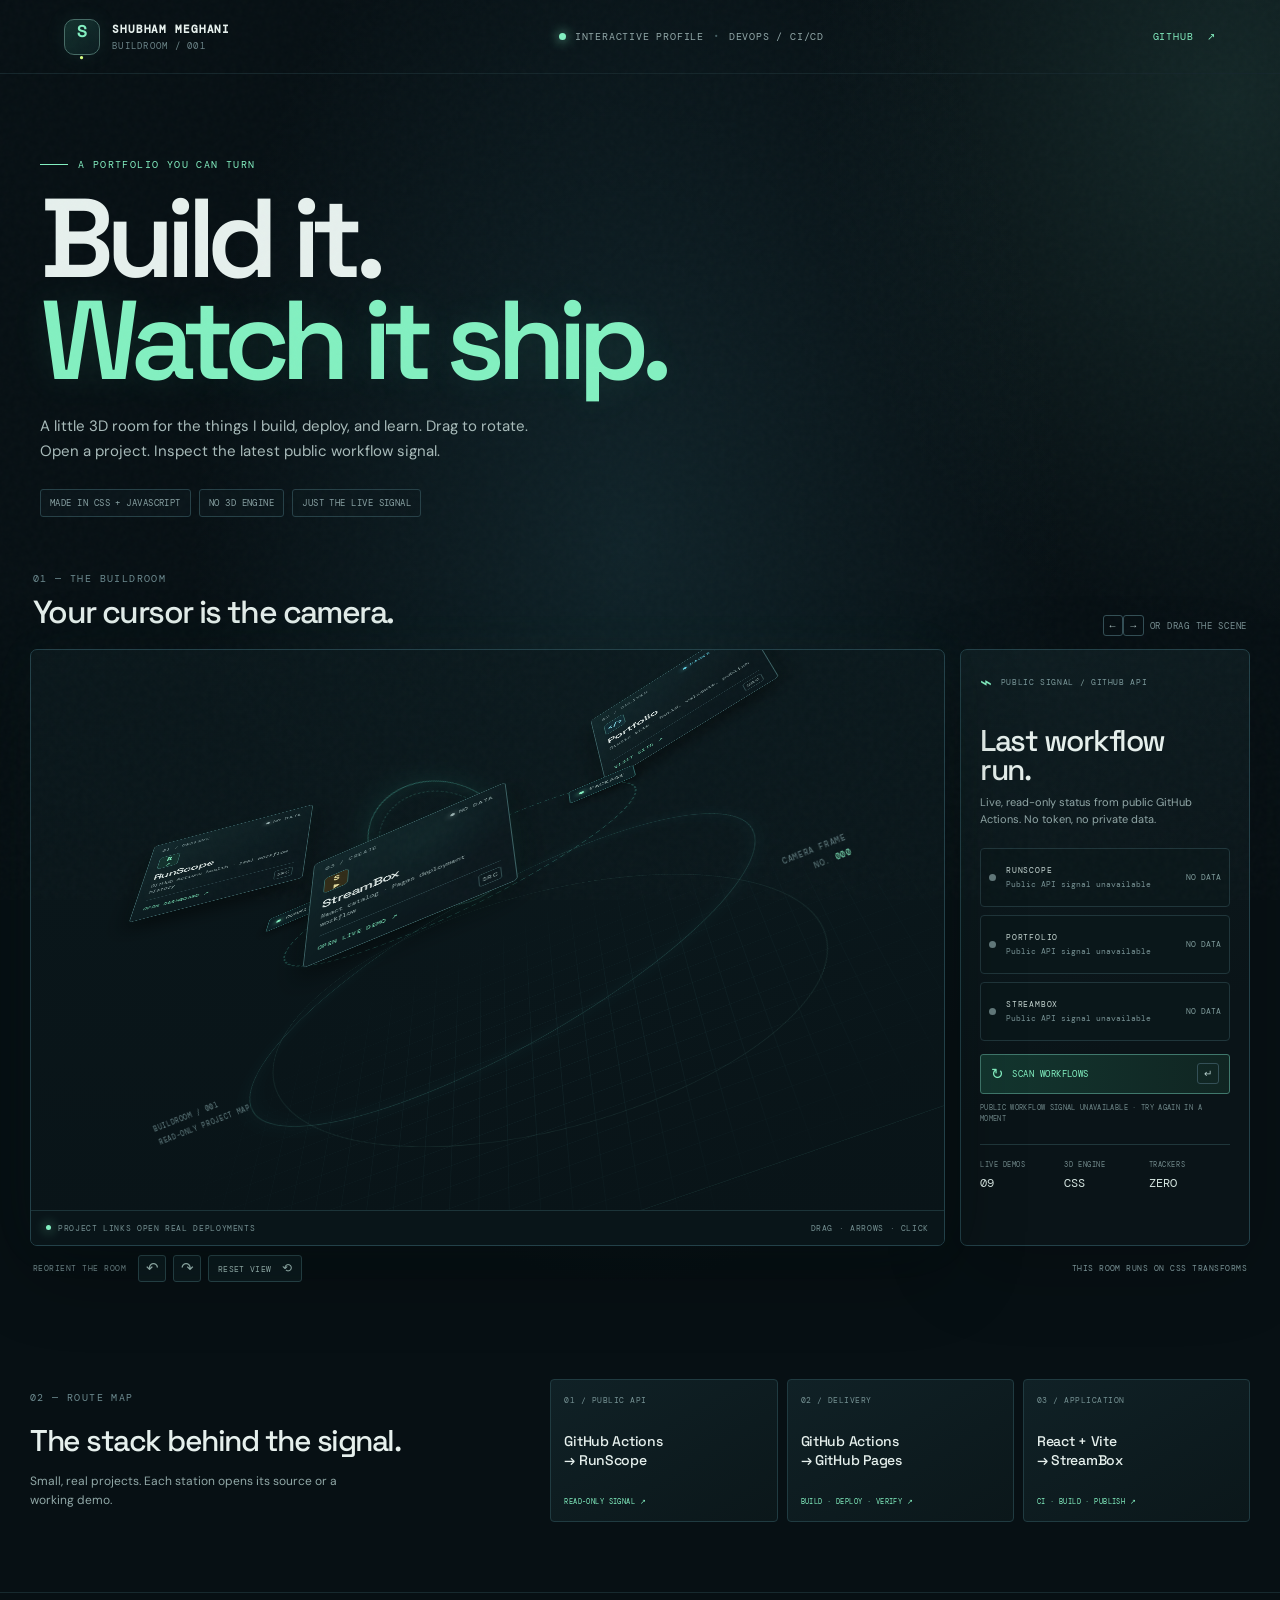
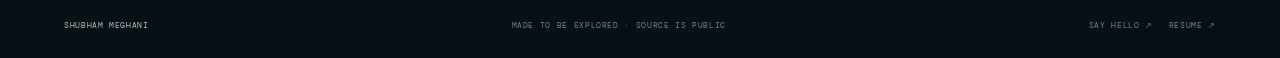
==== buildroom/index.html @ f5d7da33 "Add interactive CSS 3D Buildroom profile page" ====
<!doctype html>
<html lang="en">
  <head>
    <meta charset="utf-8" />
    <meta name="viewport" content="width=device-width,initial-scale=1" />
    <meta name="theme-color" content="#071014" />
    <meta name="description" content="Enter Shubham Meghani's interactive 3D DevOps buildroom. Explore live projects and recent public GitHub Actions runs." />
    <meta property="og:title" content="Buildroom — Shubham Meghani" />
    <meta property="og:description" content="A rotatable 3D project room with real deployments and live public GitHub Actions signals." />
    <meta property="og:image" content="https://damnsunnyy.github.io/Portfolio/buildroom/assets/readme-preview.svg" />
    <meta property="og:url" content="https://damnsunnyy.github.io/Portfolio/buildroom/" />
    <title>Buildroom — Shubham Meghani</title>
    <link rel="icon" href="assets/mark.svg" type="image/svg+xml" />
    <link rel="stylesheet" href="style.css" />
    <script type="module" src="app.js"></script>
  </head>
  <body>
    <div class="grain" aria-hidden="true"></div>
    <header class="topbar">
      <a class="wordmark" href="https://github.com/damnsunnyy" aria-label="Shubham Meghani on GitHub"><span class="wordmark-mark">S<span>.</span></span><span>SHUBHAM MEGHANI <small>BUILDROOM / 001</small></span></a>
      <div class="top-status"><i></i><span>INTERACTIVE PROFILE</span><b>·</b><span>DEVOPS / CI/CD</span></div>
      <a class="top-link" href="https://github.com/damnsunnyy">GITHUB <span>↗</span></a>
    </header>

    <main>
      <section class="intro">
        <p class="eyebrow"><span class="eyebrow-line"></span> A PORTFOLIO YOU CAN TURN</p>
        <h1>Build it.<br /><em>Watch it ship.</em></h1>
        <p class="intro-copy">A little 3D room for the things I build, deploy, and learn. Drag to rotate. Open a project. Inspect the latest public workflow signal.</p>
        <div class="intro-badges"><span>MADE IN CSS + JAVASCRIPT</span><span>NO 3D ENGINE</span><span>JUST THE LIVE SIGNAL</span></div>
      </section>

      <section class="flightdeck" aria-labelledby="deck-title">
        <div class="deck-heading"><div><p class="eyebrow">01 — THE BUILDROOM</p><h2 id="deck-title">Your cursor is the camera.</h2></div><span class="deck-hint"><kbd>←</kbd><kbd>→</kbd> OR DRAG THE SCENE</span></div>
        <div class="deck-layout">
          <div class="stage-wrap">
            <div class="stage" id="stage" tabindex="0" role="group" aria-label="Interactive three-dimensional project map. Use left and right arrow keys or drag to rotate the view.">
              <div class="world" id="world">
                <div class="world-grid" aria-hidden="true"></div>
                <div class="orbit orbit-one" aria-hidden="true"></div>
                <div class="orbit orbit-two" aria-hidden="true"></div>
                <div class="orbit-label orbit-label-a" aria-hidden="true">DELIVERY LOOP <b>01—04</b></div>
                <div class="pipeline" aria-label="Pipeline stages: commit, verify, package, release">
                  <div class="pipe-node pipe-commit"><span class="pipe-dot"></span>COMMIT</div>
                  <div class="pipe-node pipe-verify"><span class="pipe-dot"></span>VERIFY</div>
                  <div class="pipe-node pipe-package"><span class="pipe-dot"></span>PACKAGE</div>
                  <div class="pipe-node pipe-release"><span class="pipe-dot"></span>RELEASE</div>
                  <div class="pipe-core"><svg class="cube-visual" viewBox="0 0 140 150" role="img" aria-label="Isometric build cube representing continuous integration and delivery"><defs><linearGradient id="faceTop" x1="0" y1="0" x2="1" y2="1"><stop stop-color="#71dfb2"/><stop offset="1" stop-color="#347f72"/></linearGradient><linearGradient id="faceLeft" x1="0" y1="0" x2="1" y2="1"><stop stop-color="#237b65"/><stop offset="1" stop-color="#144b4a"/></linearGradient><linearGradient id="faceRight" x1="0" y1="0" x2="1" y2="1"><stop stop-color="#1d5962"/><stop offset="1" stop-color="#102c3a"/></linearGradient></defs><path d="M70 15 124 46 70 77 16 46Z" fill="url(#faceTop)" stroke="#a5ffdc" stroke-width="1.4"/><path d="M16 46 70 77v61L16 107Z" fill="url(#faceLeft)" stroke="#82ecc6" stroke-width="1.4"/><path d="m124 46-54 31v61l54-31Z" fill="url(#faceRight)" stroke="#7ad9dd" stroke-width="1.4"/><path d="m70 15 0 62m54-31-54 31-54-31" fill="none" stroke="#d2ffeb" stroke-opacity=".5" stroke-width="1"/><text x="70" y="46" fill="#103b34" font-family="monospace" font-size="10" font-weight="700" letter-spacing="1" text-anchor="middle">SHIP</text><text x="42" y="91" fill="#e0fff1" font-family="monospace" font-size="11" font-weight="700" text-anchor="middle">CI</text><text x="91" y="91" fill="#ddfbff" font-family="monospace" font-size="11" font-weight="700" text-anchor="middle">CD</text><circle cx="70" cy="27" r="2" fill="#effff6"/></svg><span class="core-ring" aria-hidden="true"></span><span class="core-label">PIPELINE<br />CORE</span></div>
                </div>

                <article class="project-tile tile-runscope">
                  <div class="tile-top"><span class="tile-index">01 / OBSERVE</span><span class="signal signal-wait" data-signal="runscope">SCANNING</span></div>
                  <div class="tile-icon icon-runscope">R<span>↗</span></div><h3>RunScope</h3><p>GitHub Actions health · real workflow history</p>
                  <div class="tile-bottom"><a href="https://damnsunnyy.github.io/RunScope/">OPEN DASHBOARD ↗</a><a class="source-link" href="https://github.com/damnsunnyy/RunScope" aria-label="RunScope source repository">SRC</a></div>
                </article>
                <article class="project-tile tile-portfolio">
                  <div class="tile-top"><span class="tile-index">02 / DELIVER</span><span class="signal signal-static">PAGES / LIVE</span></div>
                  <div class="tile-icon icon-portfolio">&lt;/&gt;</div><h3>Portfolio</h3><p>Static site · build, validate, publish</p>
                  <div class="tile-bottom"><a href="https://damnsunnyy.github.io/Portfolio/">VISIT SITE ↗</a><a class="source-link" href="https://github.com/damnsunnyy/Portfolio" aria-label="Portfolio source repository">SRC</a></div>
                </article>
                <article class="project-tile tile-streambox">
                  <div class="tile-top"><span class="tile-index">03 / CREATE</span><span class="signal signal-wait" data-signal="streambox">SCANNING</span></div>
                  <div class="tile-icon icon-streambox">S<span>▶</span></div><h3>StreamBox</h3><p>React catalog · Pages deployment workflow</p>
                  <div class="tile-bottom"><a href="https://damnsunnyy.github.io/react-streaming-catalog/">OPEN LIVE DEMO ↗</a><a class="source-link" href="https://github.com/damnsunnyy/react-streaming-catalog" aria-label="StreamBox source repository">SRC</a></div>
                </article>
              <div class="coordinate coordinate-nw" aria-hidden="true">BUILDROOM / 001<br />READ-ONLY PROJECT MAP</div>
              <div class="coordinate coordinate-se" aria-hidden="true">CAMERA FRAME<br />NO. <span id="frame-readout">000</span></div>
                <div class="horizon" aria-hidden="true"></div>
              </div>
            </div>
            <div class="stage-footer"><span><i class="live-dot"></i> PROJECT LINKS OPEN REAL DEPLOYMENTS</span><span>DRAG · ARROWS · CLICK</span></div>
          </div>

          <aside class="signal-panel" aria-labelledby="signal-title">
            <div class="panel-top"><span class="panel-mark">⌁</span><span>PUBLIC SIGNAL / GITHUB API</span></div>
            <h2 id="signal-title">Last workflow<br />run.</h2>
            <p class="panel-copy">Live, read-only status from public GitHub Actions. No token, no private data.</p>
            <div class="run-list" id="run-list" aria-live="polite">
              <a class="run-row" data-run="runscope" href="https://github.com/damnsunnyy/RunScope/actions"><span class="run-indicator idle"></span><div><b>RUNSCOPE</b><small>Waiting for public workflow history…</small></div><span class="run-state">···</span></a>
              <a class="run-row" data-run="portfolio" href="https://github.com/damnsunnyy/Portfolio/actions"><span class="run-indicator idle"></span><div><b>PORTFOLIO</b><small>Waiting for public workflow history…</small></div><span class="run-state">···</span></a>
              <a class="run-row" data-run="streambox" href="https://github.com/damnsunnyy/react-streaming-catalog/actions"><span class="run-indicator idle"></span><div><b>STREAMBOX</b><small>Waiting for public workflow history…</small></div><span class="run-state">···</span></a>
            </div>
            <button class="scan-button" id="scan-button" type="button"><span>↻</span> SCAN WORKFLOWS <kbd>↵</kbd></button>
            <p class="api-note" id="api-note">FETCHES THE LATEST PUBLIC RUN WHEN THIS PAGE OPENS</p>
            <div class="panel-rule"></div>
            <div class="build-stats"><div><span>LIVE DEMOS</span><b>09</b></div><div><span>3D ENGINE</span><b>CSS</b></div><div><span>TRACKERS</span><b>ZERO</b></div></div>
          </aside>
        </div>
        <div class="deck-controls" aria-label="Scene controls"><span>REORIENT THE ROOM</span><button type="button" data-turn="-1" aria-label="Rotate room left">↶</button><button type="button" data-turn="1" aria-label="Rotate room right">↷</button><button type="button" id="reset-view">RESET VIEW <span>⟲</span></button><span class="controls-spacer"></span><span>THIS ROOM RUNS ON CSS TRANSFORMS</span></div>
      </section>

      <section class="route-section" aria-labelledby="route-title">
        <div class="route-title"><p class="eyebrow">02 — ROUTE MAP</p><h2 id="route-title">The stack behind the signal.</h2><p>Small, real projects. Each station opens its source or a working demo.</p></div>
        <div class="route-grid">
          <a class="route-card" href="https://github.com/damnsunnyy/RunScope"><span>01 / PUBLIC API</span><b>GitHub Actions<br />→ RunScope</b><i>READ-ONLY SIGNAL ↗</i></a>
          <a class="route-card" href="https://github.com/damnsunnyy/Portfolio"><span>02 / DELIVERY</span><b>GitHub Actions<br />→ GitHub Pages</b><i>BUILD · DEPLOY · VERIFY ↗</i></a>
          <a class="route-card" href="https://github.com/damnsunnyy/react-streaming-catalog"><span>03 / APPLICATION</span><b>React + Vite<br />→ StreamBox</b><i>CI · BUILD · PUBLISH ↗</i></a>
        </div>
      </section>
    </main>

    <footer class="footer"><a href="https://github.com/damnsunnyy">SHUBHAM MEGHANI</a><span>MADE TO BE EXPLORED · SOURCE IS PUBLIC</span><div><a href="mailto:shubham.meghani.work@gmail.com">SAY HELLO ↗</a><a href="https://damnsunnyy.github.io/Portfolio/assets/Shubham-Meghani-Resume-2026.pdf">RESUME ↗</a></div></footer>
  </body>
</html>
---- buildroom/style.css ----
@import url('https://fonts.googleapis.com/css2?family=DM+Mono:wght@400;500&family=DM+Sans:wght@400;500;600;700&family=Space+Grotesk:wght@400;500;600;700&display=swap');

:root{color-scheme:dark;--bg:#071014;--panel:#0c191e;--line:#193039;--muted:#8ca4a8;--text:#e6f0ed;--mint:#83f0c1;--cyan:#65d8eb;--lime:#d7ff83;--pink:#ff7684;--mono:'DM Mono',monospace;--sans:'DM Sans',sans-serif;--display:'Space Grotesk',sans-serif}*{box-sizing:border-box}html{scroll-behavior:smooth}body{margin:0;color:var(--text);background:radial-gradient(ellipse at 49% 33%,#102329 0,transparent 47%),radial-gradient(ellipse at 96% 6%,#142727 0,transparent 24%),var(--bg);font-family:var(--sans);overflow-x:hidden}a{color:inherit;text-decoration:none}button{font:inherit;color:inherit}.grain{position:fixed;z-index:10;inset:0;pointer-events:none;opacity:.07;background-image:url("data:image/svg+xml,%3Csvg viewBox='0 0 180 180' xmlns='http://www.w3.org/2000/svg'%3E%3Cfilter id='n'%3E%3CfeTurbulence type='fractalNoise' baseFrequency='.88' numOctaves='3' stitchTiles='stitch'/%3E%3C/filter%3E%3Crect width='100%25' height='100%25' filter='url(%23n)' opacity='.34'/%3E%3C/svg%3E")}.topbar,.footer{height:74px;padding:0 clamp(22px,5vw,76px);display:flex;align-items:center;justify-content:space-between;border-bottom:1px solid #15262b;position:relative;z-index:2}.wordmark{display:flex;align-items:center;gap:12px;font:600 11px var(--mono);letter-spacing:.08em}.wordmark-mark{width:36px;height:36px;display:grid;place-items:center;border:1px solid #476c66;border-radius:10px;color:var(--mint);font:700 17px var(--display);background:linear-gradient(145deg,#13312d,#0b1c20);box-shadow:0 0 22px #64dfb014}.wordmark-mark span{color:var(--lime)}.wordmark small{display:block;margin-top:4px;color:#6c8589;font:400 9px var(--mono);letter-spacing:.14em}.top-status,.top-link{font:10px var(--mono);letter-spacing:.08em;color:#91a7a8}.top-status{display:flex;align-items:center;gap:9px}.top-status i,.live-dot{width:7px;height:7px;border-radius:50%;background:var(--mint);box-shadow:0 0 12px #83f0c1}.top-status b{color:#476166}.top-link{color:var(--mint)}.top-link span{margin-left:7px}.intro{max-width:1260px;margin:0 auto;padding:84px 30px 55px;position:relative}.eyebrow{display:flex;align-items:center;gap:10px;margin:0 0 17px;color:var(--mint);font:10px var(--mono);letter-spacing:.14em}.eyebrow-line{width:28px;height:1px;background:var(--mint)}h1,h2,h3,p{margin-top:0}h1{font:600 clamp(54px,9vw,112px)/.91 var(--display);letter-spacing:-.075em;margin-bottom:22px}h1 em{font-style:normal;color:var(--mint);text-shadow:0 0 36px #5eedb61c}.intro-copy{max-width:500px;margin-bottom:24px;color:#a8bbba;font-size:15px;line-height:1.7}.intro-badges{display:flex;gap:8px;flex-wrap:wrap}.intro-badges span{border:1px solid #264047;border-radius:3px;padding:7px 9px;color:#87a0a2;font:9px var(--mono);letter-spacing:.05em;background:#0c191d9e}.flightdeck{max-width:1430px;margin:0 auto;padding:0 30px}.deck-heading{display:flex;justify-content:space-between;align-items:end;margin:0 0 17px;padding:0 3px}.deck-heading .eyebrow{margin-bottom:7px;color:#6d8b90}.deck-heading h2,.route-title h2{margin:0;font:500 clamp(22px,3vw,32px) var(--display);letter-spacing:-.05em}.deck-hint{color:#7a9194;font:9px var(--mono);letter-spacing:.08em}.deck-hint kbd,.scan-button kbd{border:1px solid #345057;border-radius:3px;padding:3px 6px;color:#b3ccca;font:10px var(--mono)}.deck-layout{display:grid;grid-template-columns:minmax(0,1fr) 290px;gap:15px;align-items:stretch}.stage-wrap{min-width:0;overflow:hidden;border:1px solid #234149;border-radius:7px;background:linear-gradient(180deg,#0b191dcc,#091418);box-shadow:0 24px 80px #0005,0 0 55px #4ae6cd09;position:relative}.stage{cursor:grab;height:560px;position:relative;overflow:hidden;perspective:1250px;perspective-origin:50% 48%;outline:none;touch-action:pan-y}.stage:active{cursor:grabbing}.stage:active{cursor:grabbing}.stage:focus-visible{box-shadow:inset 0 0 0 2px var(--mint)}.world{--rx:61deg;--ry:-25deg;--rz:0deg;position:absolute;inset:0;transform-style:preserve-3d;transform:rotateX(var(--rx)) rotateY(var(--ry)) rotateZ(var(--rz)) scale(.84);transition:transform .58s cubic-bezier(.2,.8,.2,1);will-change:transform}.world-grid{position:absolute;left:50%;top:50%;width:1100px;height:760px;transform:translate(-50%,-50%) translateZ(-170px);background-image:linear-gradient(#3a81861a 1px,transparent 1px),linear-gradient(90deg,#3a81861a 1px,transparent 1px);background-size:37px 37px;mask-image:radial-gradient(ellipse,#000 15%,transparent 72%)}.orbit{position:absolute;left:50%;top:53%;border:1px solid #68e2ce36;border-radius:50%;transform-style:preserve-3d;pointer-events:none}.orbit-one{width:680px;height:390px;margin:-195px 0 0 -340px;transform:translateZ(-30px) rotateZ(-17deg);box-shadow:0 0 30px #50e4d90a,inset 0 0 30px #50e4d90a}.orbit-two{width:760px;height:495px;margin:-247px 0 0 -380px;transform:translateZ(-80px) rotateZ(26deg);border-color:#7de2c91c}.orbit-label{position:absolute;color:#678d8b;font:8px var(--mono);letter-spacing:.16em;transform:translateZ(5px) rotateX(-61deg)}.orbit-label b{margin-left:8px;color:var(--mint);font-weight:400}.orbit-label-a{top:17%;left:38%}.pipeline{position:absolute;left:50%;top:51%;width:520px;height:250px;margin:-125px 0 0 -260px;transform:translateZ(70px);transform-style:preserve-3d}.pipeline:before{content:"";position:absolute;inset:10px 32px 24px;border:2px dashed #50cbb34d;border-radius:50%;transform:rotateX(2deg) rotateZ(-9deg);filter:drop-shadow(0 0 7px #54d5c42d)}.pipe-node{position:absolute;z-index:2;padding:9px 11px;background:#0b2024eb;border:1px solid #326b69;border-radius:4px;color:#b0c7c3;font:9px var(--mono);letter-spacing:.1em;box-shadow:0 8px 22px #0007;transform:translateZ(28px)}.pipe-dot{display:inline-block;width:6px;height:6px;margin-right:7px;border-radius:50%;background:var(--mint);box-shadow:0 0 8px var(--mint)}.pipe-commit{left:5%;top:42%}.pipe-verify{left:33%;top:4%}.pipe-package{right:5%;top:42%}.pipe-release{left:39%;bottom:0}.pipe-core{position:absolute;left:50%;top:50%;width:150px;height:160px;margin:-82px 0 0 -75px;display:grid;place-items:center;transform:translateZ(38px);transform-style:preserve-3d}.core-ring{position:absolute;width:160px;height:160px;border:1px solid #66ebd25e;border-radius:50%;box-shadow:0 0 33px #3df0bf14,inset 0 0 22px #3df0bf14;transform:rotateX(73deg) translateZ(-5px);animation:spin 24s linear infinite}.core-ring:after{content:"";position:absolute;inset:11px;border:1px dashed #6ce3c43b;border-radius:50%}.cube-visual{position:relative;z-index:1;width:132px;height:142px;overflow:visible;transform:translateZ(4px);filter:drop-shadow(0 14px 18px #50e9bd35);animation:cubeFloat 6s ease-in-out infinite}.core-label{position:absolute;top:calc(100% + 21px);text-align:center;color:#90b6ad;font:8px/1.5 var(--mono);letter-spacing:.17em;transform:translateZ(8px) rotateX(-61deg)}.project-tile{position:absolute;z-index:4;width:226px;min-height:182px;padding:13px 14px 11px;border:1px solid #3c6265;border-radius:5px;background:linear-gradient(145deg,#11282beF,#0b181df5 74%);box-shadow:0 18px 36px #0007,0 0 24px #4ae6cd0a;transform-style:preserve-3d;transition:border-color .25s,box-shadow .25s,filter .25s;backdrop-filter:blur(9px)}.project-tile:hover,.project-tile:focus-within{border-color:var(--mint);box-shadow:0 22px 46px #0009,0 0 30px #71edc524;filter:brightness(1.12)}.tile-runscope{top:8%;left:5%;transform:translateZ(135px) rotateX(-5deg) rotateY(8deg)}.tile-portfolio{top:8%;right:4%;transform:translateZ(98px) rotateX(-3deg) rotateY(-8deg)}.tile-streambox{bottom:1%;left:50%;transform:translate3d(-50%,0,158px) rotateX(-6deg)}.tile-top,.tile-bottom{display:flex;align-items:center;justify-content:space-between}.tile-index,.signal{font:8px var(--mono);letter-spacing:.08em}.tile-index{color:#849c9e}.signal{display:flex;align-items:center;gap:5px;color:var(--mint)}.signal:before{content:"";width:5px;height:5px;border-radius:50%;background:currentColor;box-shadow:0 0 8px currentColor}.signal-static{color:var(--cyan)}.signal.signal-good{color:var(--mint)}.signal.signal-failed{color:var(--pink)}.signal.signal-pending{color:var(--lime)}.signal.signal-wait{color:#9ab1b1}.tile-icon{width:29px;height:29px;margin-top:13px;display:grid;place-items:center;border:1px solid #396d69;border-radius:5px;color:var(--mint);font:600 12px var(--mono);background:#12302c}.tile-icon span{font-size:8px}.icon-portfolio{color:#8be3f0;background:#102b33}.icon-streambox{color:#e3db9d;background:#312c18}.tile-icon.icon-streambox span{font-size:9px;margin-left:2px}.project-tile h3{margin:8px 0 4px;font:500 18px var(--display);letter-spacing:-.04em}.project-tile p{min-height:29px;margin:0 0 9px;color:#91a6a6;font:9px/1.5 var(--mono)}.tile-bottom{padding-top:9px;border-top:1px solid #284146}.tile-bottom a{color:var(--mint);font:8px var(--mono);letter-spacing:.04em}.tile-bottom .source-link{width:24px;height:20px;display:grid;place-items:center;border:1px solid #314d50;border-radius:3px;color:#9bb0af}.coordinate{position:absolute;color:#658184;font:8px/1.7 var(--mono);letter-spacing:.08em;transform:translateZ(5px) rotateX(-61deg)}.coordinate-nw{left:5%;bottom:16%}.coordinate-se{right:5%;bottom:23%;text-align:right}.coordinate span{color:var(--mint)}.horizon{position:absolute;left:50%;top:50%;width:1000px;height:300px;border-top:1px solid #6ee4c916;transform:translate(-50%,-15%) translateZ(-180px) rotateX(90deg)}.stage-footer{height:35px;padding:0 15px;display:flex;align-items:center;justify-content:space-between;background:#091519;border-top:1px solid #1c3439;color:#759092;font:8px var(--mono);letter-spacing:.08em}.stage-footer>span:first-child{display:flex;align-items:center;gap:7px}.live-dot{width:5px;height:5px}.signal-panel{min-height:595px;padding:19px 19px 14px;border:1px solid #234149;border-radius:7px;background:linear-gradient(155deg,#0e1d21,#0a1418 65%);box-shadow:0 24px 80px #0003}.panel-top{display:flex;align-items:center;gap:8px;color:#7b999b;font:8px var(--mono);letter-spacing:.08em}.panel-mark{font:20px var(--display);color:var(--mint)}.signal-panel h2{margin:31px 0 9px;font:500 30px/.98 var(--display);letter-spacing:-.05em}.panel-copy{margin-bottom:20px;color:#91a7a7;font-size:11px;line-height:1.55}.run-list{display:grid;gap:8px}.run-row{text-decoration:none;min-height:59px;padding:9px 8px;display:grid;grid-template-columns:8px 1fr auto;align-items:center;gap:9px;border:1px solid #20363b;border-radius:4px;background:#0a171a}.run-indicator{width:7px;height:7px;border-radius:50%;background:#617879}.run-indicator.idle{background:#647b7d}.run-indicator.success{background:var(--mint);box-shadow:0 0 10px #83f0c1}.run-indicator.failure{background:var(--pink);box-shadow:0 0 10px #ff7684}.run-indicator.pending{background:var(--lime);box-shadow:0 0 10px #d7ff83}.run-row:hover,.run-row:focus-visible{border-color:#6abda9;background:#102421;outline:none}.run-row>div{min-width:0}.run-row b{display:block;color:#c6d6d2;font:8px var(--mono);letter-spacing:.1em}.run-row small{display:block;overflow:hidden;margin-top:4px;color:#748e90;font:8px var(--mono);text-overflow:ellipsis;white-space:nowrap}.run-state{color:#7d9999;font:8px var(--mono);text-align:right}.run-row a{color:inherit}.scan-button{width:100%;height:40px;margin-top:13px;padding:0 10px;display:flex;align-items:center;gap:8px;border:1px solid #40786c;border-radius:3px;background:linear-gradient(90deg,#13362f,#102522);color:var(--mint);cursor:pointer;font:9px var(--mono);letter-spacing:.05em;transition:background .2s,border-color .2s}.scan-button:hover,.scan-button:focus-visible{border-color:var(--mint);background:#184237}.scan-button>span{font-size:15px}.scan-button kbd{margin-left:auto}.scan-button[disabled]{opacity:.55;cursor:wait}.api-note{min-height:28px;margin:9px 0 13px;color:#6f8789;font:7px/1.55 var(--mono);letter-spacing:.05em}.panel-rule{height:1px;background:#20373b}.build-stats{display:grid;grid-template-columns:repeat(3,1fr);gap:3px;margin-top:15px}.build-stats div span,.build-stats div b{display:block}.build-stats div span{color:#728a8c;font:7px var(--mono);letter-spacing:.08em}.build-stats div b{margin-top:6px;color:#d4e4df;font:12px var(--mono)}.deck-controls{height:45px;padding:0 3px;display:flex;align-items:center;gap:7px;color:#789194;font:8px var(--mono);letter-spacing:.06em}.deck-controls>span:first-child{margin-right:5px}.deck-controls button{width:28px;height:27px;border:1px solid #29474c;border-radius:3px;background:#0c1b1f;color:#a6c5c0;cursor:pointer;font-size:15px}.deck-controls button:hover,.deck-controls button:focus-visible{border-color:var(--mint);color:var(--mint)}#reset-view{width:auto;padding:0 9px;font:8px var(--mono);letter-spacing:.04em}#reset-view span{margin-left:5px;font-size:12px}.controls-spacer{flex:1}.route-section{max-width:1370px;margin:88px auto 70px;padding:0 30px;display:grid;grid-template-columns:.8fr 1.2fr;gap:54px;align-items:center}.route-title .eyebrow{color:#6d8b90}.route-title h2{max-width:370px;font-size:30px}.route-title>p:last-child{max-width:340px;margin:12px 0 0;color:#91a8a7;font-size:12px;line-height:1.6}.route-grid{display:grid;grid-template-columns:repeat(3,1fr);gap:9px}.route-card{min-height:143px;padding:15px 13px;display:flex;flex-direction:column;justify-content:space-between;border:1px solid #203b41;border-radius:4px;background:linear-gradient(150deg,#102126,#0b171a);transition:transform .22s,border-color .22s,background .22s}.route-card:hover,.route-card:focus-visible{transform:translateY(-4px);border-color:#6abda9;background:linear-gradient(150deg,#14302e,#0c191c)}.route-card span,.route-card i{color:#769294;font:8px var(--mono);letter-spacing:.06em}.route-card b{font:500 14px/1.35 var(--display);letter-spacing:-.02em}.route-card i{color:var(--mint);font-size:7px;font-style:normal}.footer{height:66px;border-top:1px solid #172a2f;border-bottom:0;color:#6d878b;font:8px var(--mono);letter-spacing:.08em}.footer>a{color:#a9c4bf}.footer div{display:flex;gap:16px}.footer a:hover{color:var(--mint)}

@keyframes spin{to{transform:rotateX(73deg) rotateZ(360deg)}}@keyframes cubeFloat{0%,100%{transform:translateZ(4px) translateY(0)}50%{transform:translateZ(4px) translateY(-7px)}}
@media(max-width:1050px){.deck-layout{grid-template-columns:minmax(0,1fr) 250px}.stage{height:530px}.world{transform:rotateX(var(--rx)) rotateY(var(--ry)) rotateZ(var(--rz)) scale(.73)}.signal-panel{min-height:565px;padding:17px 14px}.tile-runscope{left:0}.tile-portfolio{right:0}.route-section{gap:26px}}
@media(max-width:760px){.topbar{height:62px;padding:0 18px}.top-status{display:none}.intro{padding:57px 21px 39px}.intro-copy{max-width:420px;font-size:13px}.flightdeck{padding:0 14px}.deck-heading{align-items:flex-start;flex-direction:column;gap:10px}.deck-hint{align-self:flex-end}.deck-layout{grid-template-columns:1fr}.stage{height:510px}.world{transform:rotateX(var(--rx)) rotateY(var(--ry)) rotateZ(var(--rz)) scale(.72)}.signal-panel{min-height:0;display:grid;grid-template-columns:1fr 1fr;column-gap:15px;align-items:start}.panel-top,.signal-panel h2,.panel-copy,.run-list,.scan-button,.api-note,.panel-rule,.build-stats{grid-column:1/-1}.signal-panel h2{margin-top:19px}.run-list{grid-template-columns:repeat(3,1fr)}.run-row{grid-template-columns:7px 1fr;gap:7px}.run-row small{max-width:160px}.run-state{display:none}.api-note{min-height:0}.build-stats{margin-top:0;grid-template-columns:repeat(3,auto);justify-content:space-between}.route-section{margin:62px auto 48px;padding:0 20px;grid-template-columns:1fr;gap:20px}.route-title h2{max-width:none}.footer{padding:0 18px}.footer>span{display:none}}
@media(max-width:520px){.wordmark{font-size:9px}.wordmark-mark{width:32px;height:32px}.top-link{font-size:9px}.intro{padding-top:46px}h1{font-size:60px}.intro-badges span{font-size:7px;padding:6px}.deck-heading h2{font-size:24px}.deck-hint{font-size:7px}.stage{height:450px}.world{transform:rotateX(var(--rx)) rotateY(var(--ry)) rotateZ(var(--rz)) scale(.56)}.tile-runscope{top:5%;left:-4%}.tile-portfolio{top:5%;right:-4%}.tile-streambox{bottom:-1%}.pipeline{top:51%;transform:translateZ(35px) scale(.9)}.orbit-one{width:580px;margin-left:-290px}.orbit-two{width:610px;margin-left:-305px}.signal-panel{padding:15px 12px}.run-list{grid-template-columns:1fr}.run-row{grid-template-columns:8px 1fr auto}.run-state{display:block}.deck-controls>span:first-child{display:none}.controls-spacer~span{font-size:7px}.route-grid{grid-template-columns:1fr}.route-card{min-height:109px}.footer{font-size:7px}.footer div{gap:11px}}
@media(prefers-reduced-motion:reduce){*,*:before,*:after{scroll-behavior:auto!important;animation-duration:.01ms!important;animation-iteration-count:1!important;transition-duration:.01ms!important}}
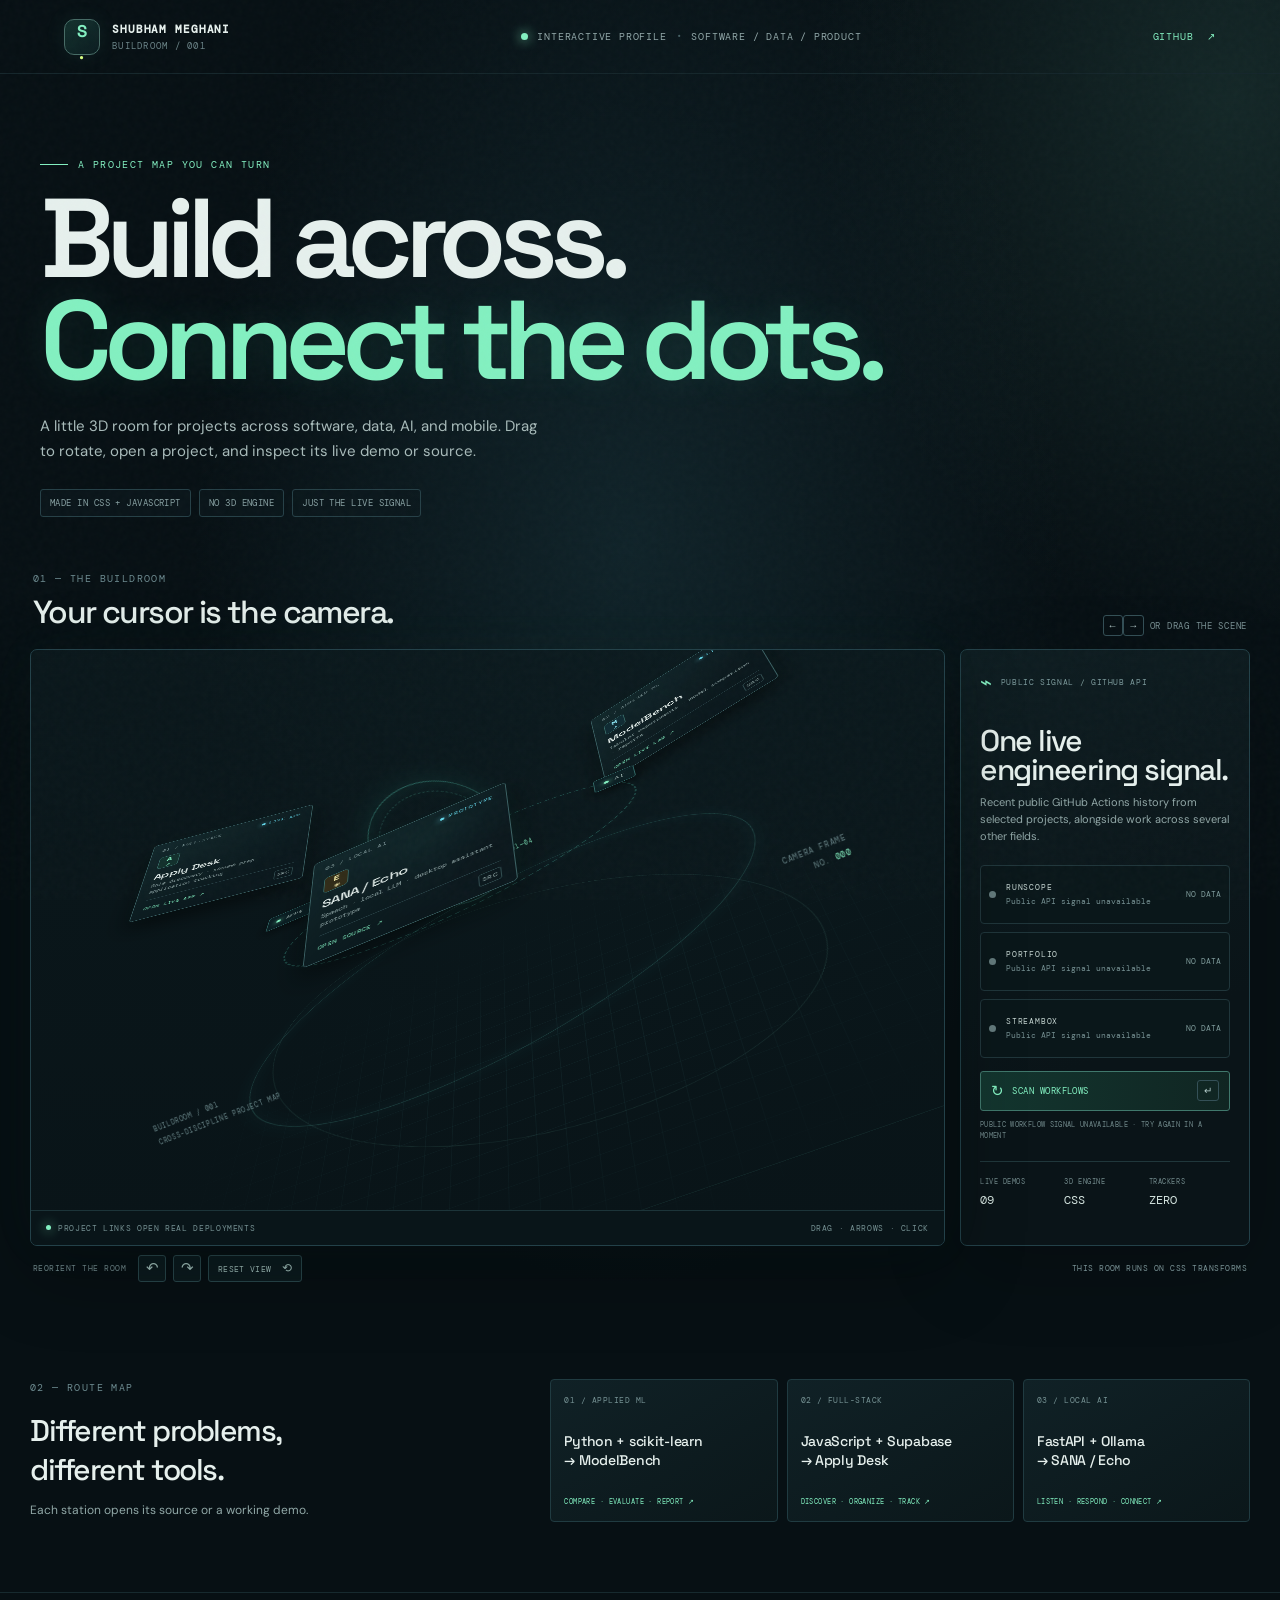
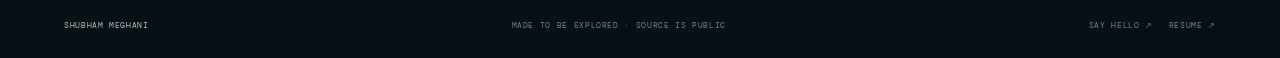
==== commit 22137560: "Broaden portfolio and rank projects by scope" ====
--- a/buildroom/index.html
+++ b/buildroom/index.html
@@ -4,9 +4,9 @@
     <meta charset="utf-8" />
     <meta name="viewport" content="width=device-width,initial-scale=1" />
     <meta name="theme-color" content="#071014" />
-    <meta name="description" content="Enter Shubham Meghani's interactive 3D DevOps buildroom. Explore live projects and recent public GitHub Actions runs." />
+    <meta name="description" content="Enter Shubham Meghani's interactive 3D project space. Explore software, applied ML, AI, mobile, and developer-tool projects." />
     <meta property="og:title" content="Buildroom — Shubham Meghani" />
-    <meta property="og:description" content="A rotatable 3D project room with real deployments and live public GitHub Actions signals." />
+    <meta property="og:description" content="A rotatable 3D project room spanning full-stack software, applied ML, AI prototypes, mobile, and developer tools." />
     <meta property="og:image" content="https://damnsunnyy.github.io/Portfolio/buildroom/assets/readme-preview.svg" />
     <meta property="og:url" content="https://damnsunnyy.github.io/Portfolio/buildroom/" />
     <title>Buildroom — Shubham Meghani</title>
@@ -18,15 +18,15 @@
     <div class="grain" aria-hidden="true"></div>
     <header class="topbar">
       <a class="wordmark" href="https://github.com/damnsunnyy" aria-label="Shubham Meghani on GitHub"><span class="wordmark-mark">S<span>.</span></span><span>SHUBHAM MEGHANI <small>BUILDROOM / 001</small></span></a>
-      <div class="top-status"><i></i><span>INTERACTIVE PROFILE</span><b>·</b><span>DEVOPS / CI/CD</span></div>
+      <div class="top-status"><i></i><span>INTERACTIVE PROFILE</span><b>·</b><span>SOFTWARE / DATA / PRODUCT</span></div>
       <a class="top-link" href="https://github.com/damnsunnyy">GITHUB <span>↗</span></a>
     </header>
 
     <main>
       <section class="intro">
-        <p class="eyebrow"><span class="eyebrow-line"></span> A PORTFOLIO YOU CAN TURN</p>
-        <h1>Build it.<br /><em>Watch it ship.</em></h1>
-        <p class="intro-copy">A little 3D room for the things I build, deploy, and learn. Drag to rotate. Open a project. Inspect the latest public workflow signal.</p>
+        <p class="eyebrow"><span class="eyebrow-line"></span> A PROJECT MAP YOU CAN TURN</p>
+        <h1>Build across.<br /><em>Connect the dots.</em></h1>
+        <p class="intro-copy">A little 3D room for projects across software, data, AI, and mobile. Drag to rotate, open a project, and inspect its live demo or source.</p>
         <div class="intro-badges"><span>MADE IN CSS + JAVASCRIPT</span><span>NO 3D ENGINE</span><span>JUST THE LIVE SIGNAL</span></div>
       </section>
 
@@ -39,31 +39,31 @@
                 <div class="world-grid" aria-hidden="true"></div>
                 <div class="orbit orbit-one" aria-hidden="true"></div>
                 <div class="orbit orbit-two" aria-hidden="true"></div>
-                <div class="orbit-label orbit-label-a" aria-hidden="true">DELIVERY LOOP <b>01—04</b></div>
-                <div class="pipeline" aria-label="Pipeline stages: commit, verify, package, release">
-                  <div class="pipe-node pipe-commit"><span class="pipe-dot"></span>COMMIT</div>
-                  <div class="pipe-node pipe-verify"><span class="pipe-dot"></span>VERIFY</div>
-                  <div class="pipe-node pipe-package"><span class="pipe-dot"></span>PACKAGE</div>
-                  <div class="pipe-node pipe-release"><span class="pipe-dot"></span>RELEASE</div>
+                <div class="orbit-label orbit-label-a" aria-hidden="true">PROJECT CONSTELLATION <b>01—04</b></div>
+                <div class="pipeline" aria-label="Project areas: applications, machine learning, AI, and mobile">
+                  <div class="pipe-node pipe-commit"><span class="pipe-dot"></span>APPS</div>
+                  <div class="pipe-node pipe-verify"><span class="pipe-dot"></span>ML</div>
+                  <div class="pipe-node pipe-package"><span class="pipe-dot"></span>AI</div>
+                  <div class="pipe-node pipe-release"><span class="pipe-dot"></span>MOBILE</div>
                   <div class="pipe-core"><svg class="cube-visual" viewBox="0 0 140 150" role="img" aria-label="Isometric build cube representing continuous integration and delivery"><defs><linearGradient id="faceTop" x1="0" y1="0" x2="1" y2="1"><stop stop-color="#71dfb2"/><stop offset="1" stop-color="#347f72"/></linearGradient><linearGradient id="faceLeft" x1="0" y1="0" x2="1" y2="1"><stop stop-color="#237b65"/><stop offset="1" stop-color="#144b4a"/></linearGradient><linearGradient id="faceRight" x1="0" y1="0" x2="1" y2="1"><stop stop-color="#1d5962"/><stop offset="1" stop-color="#102c3a"/></linearGradient></defs><path d="M70 15 124 46 70 77 16 46Z" fill="url(#faceTop)" stroke="#a5ffdc" stroke-width="1.4"/><path d="M16 46 70 77v61L16 107Z" fill="url(#faceLeft)" stroke="#82ecc6" stroke-width="1.4"/><path d="m124 46-54 31v61l54-31Z" fill="url(#faceRight)" stroke="#7ad9dd" stroke-width="1.4"/><path d="m70 15 0 62m54-31-54 31-54-31" fill="none" stroke="#d2ffeb" stroke-opacity=".5" stroke-width="1"/><text x="70" y="46" fill="#103b34" font-family="monospace" font-size="10" font-weight="700" letter-spacing="1" text-anchor="middle">SHIP</text><text x="42" y="91" fill="#e0fff1" font-family="monospace" font-size="11" font-weight="700" text-anchor="middle">CI</text><text x="91" y="91" fill="#ddfbff" font-family="monospace" font-size="11" font-weight="700" text-anchor="middle">CD</text><circle cx="70" cy="27" r="2" fill="#effff6"/></svg><span class="core-ring" aria-hidden="true"></span><span class="core-label">PIPELINE<br />CORE</span></div>
                 </div>
 
                 <article class="project-tile tile-runscope">
-                  <div class="tile-top"><span class="tile-index">01 / OBSERVE</span><span class="signal signal-wait" data-signal="runscope">SCANNING</span></div>
-                  <div class="tile-icon icon-runscope">R<span>↗</span></div><h3>RunScope</h3><p>GitHub Actions health · real workflow history</p>
-                  <div class="tile-bottom"><a href="https://damnsunnyy.github.io/RunScope/">OPEN DASHBOARD ↗</a><a class="source-link" href="https://github.com/damnsunnyy/RunScope" aria-label="RunScope source repository">SRC</a></div>
+                  <div class="tile-top"><span class="tile-index">01 / FULL-STACK</span><span class="signal signal-static">LIVE APP</span></div>
+                  <div class="tile-icon icon-runscope">A<span>↗</span></div><h3>Apply Desk</h3><p>Role discovery · résumé prep · application tracking</p>
+                  <div class="tile-bottom"><a href="https://damnsunnyy.github.io/ApplyDesk/">OPEN LIVE APP ↗</a><a class="source-link" href="https://github.com/damnsunnyy/ApplyDesk" aria-label="Apply Desk source repository">SRC</a></div>
                 </article>
                 <article class="project-tile tile-portfolio">
-                  <div class="tile-top"><span class="tile-index">02 / DELIVER</span><span class="signal signal-static">PAGES / LIVE</span></div>
-                  <div class="tile-icon icon-portfolio">&lt;/&gt;</div><h3>Portfolio</h3><p>Static site · build, validate, publish</p>
-                  <div class="tile-bottom"><a href="https://damnsunnyy.github.io/Portfolio/">VISIT SITE ↗</a><a class="source-link" href="https://github.com/damnsunnyy/Portfolio" aria-label="Portfolio source repository">SRC</a></div>
+                  <div class="tile-top"><span class="tile-index">02 / APPLIED ML</span><span class="signal signal-static">LIVE LAB</span></div>
+                  <div class="tile-icon icon-portfolio">M<span>↗</span></div><h3>ModelBench</h3><p>Tabular experiments · model comparison · reports</p>
+                  <div class="tile-bottom"><a href="https://damnsunnyy.github.io/ModelBench/">OPEN LIVE LAB ↗</a><a class="source-link" href="https://github.com/damnsunnyy/ModelBench" aria-label="ModelBench source repository">SRC</a></div>
                 </article>
                 <article class="project-tile tile-streambox">
-                  <div class="tile-top"><span class="tile-index">03 / CREATE</span><span class="signal signal-wait" data-signal="streambox">SCANNING</span></div>
-                  <div class="tile-icon icon-streambox">S<span>▶</span></div><h3>StreamBox</h3><p>React catalog · Pages deployment workflow</p>
-                  <div class="tile-bottom"><a href="https://damnsunnyy.github.io/react-streaming-catalog/">OPEN LIVE DEMO ↗</a><a class="source-link" href="https://github.com/damnsunnyy/react-streaming-catalog" aria-label="StreamBox source repository">SRC</a></div>
+                  <div class="tile-top"><span class="tile-index">03 / LOCAL AI</span><span class="signal signal-static">PROTOTYPE</span></div>
+                  <div class="tile-icon icon-streambox">E<span>✳</span></div><h3>SANA / Echo</h3><p>Speech · local LLM · desktop assistant prototype</p>
+                  <div class="tile-bottom"><a href="https://github.com/damnsunnyy/Echo">OPEN SOURCE ↗</a><a class="source-link" href="https://github.com/damnsunnyy/Echo" aria-label="Echo source repository">SRC</a></div>
                 </article>
-              <div class="coordinate coordinate-nw" aria-hidden="true">BUILDROOM / 001<br />READ-ONLY PROJECT MAP</div>
+              <div class="coordinate coordinate-nw" aria-hidden="true">BUILDROOM / 001<br />CROSS-DISCIPLINE PROJECT MAP</div>
               <div class="coordinate coordinate-se" aria-hidden="true">CAMERA FRAME<br />NO. <span id="frame-readout">000</span></div>
                 <div class="horizon" aria-hidden="true"></div>
               </div>
@@ -73,8 +73,8 @@
 
           <aside class="signal-panel" aria-labelledby="signal-title">
             <div class="panel-top"><span class="panel-mark">⌁</span><span>PUBLIC SIGNAL / GITHUB API</span></div>
-            <h2 id="signal-title">Last workflow<br />run.</h2>
-            <p class="panel-copy">Live, read-only status from public GitHub Actions. No token, no private data.</p>
+            <h2 id="signal-title">One live<br />engineering signal.</h2>
+            <p class="panel-copy">Recent public GitHub Actions history from selected projects, alongside work across several other fields.</p>
             <div class="run-list" id="run-list" aria-live="polite">
               <a class="run-row" data-run="runscope" href="https://github.com/damnsunnyy/RunScope/actions"><span class="run-indicator idle"></span><div><b>RUNSCOPE</b><small>Waiting for public workflow history…</small></div><span class="run-state">···</span></a>
               <a class="run-row" data-run="portfolio" href="https://github.com/damnsunnyy/Portfolio/actions"><span class="run-indicator idle"></span><div><b>PORTFOLIO</b><small>Waiting for public workflow history…</small></div><span class="run-state">···</span></a>
@@ -90,11 +90,11 @@
       </section>
 
       <section class="route-section" aria-labelledby="route-title">
-        <div class="route-title"><p class="eyebrow">02 — ROUTE MAP</p><h2 id="route-title">The stack behind the signal.</h2><p>Small, real projects. Each station opens its source or a working demo.</p></div>
+        <div class="route-title"><p class="eyebrow">02 — ROUTE MAP</p><h2 id="route-title">Different problems, different tools.</h2><p>Each station opens its source or a working demo.</p></div>
         <div class="route-grid">
-          <a class="route-card" href="https://github.com/damnsunnyy/RunScope"><span>01 / PUBLIC API</span><b>GitHub Actions<br />→ RunScope</b><i>READ-ONLY SIGNAL ↗</i></a>
-          <a class="route-card" href="https://github.com/damnsunnyy/Portfolio"><span>02 / DELIVERY</span><b>GitHub Actions<br />→ GitHub Pages</b><i>BUILD · DEPLOY · VERIFY ↗</i></a>
-          <a class="route-card" href="https://github.com/damnsunnyy/react-streaming-catalog"><span>03 / APPLICATION</span><b>React + Vite<br />→ StreamBox</b><i>CI · BUILD · PUBLISH ↗</i></a>
+          <a class="route-card" href="https://github.com/damnsunnyy/ModelBench"><span>01 / APPLIED ML</span><b>Python + scikit-learn<br />→ ModelBench</b><i>COMPARE · EVALUATE · REPORT ↗</i></a>
+          <a class="route-card" href="https://github.com/damnsunnyy/ApplyDesk"><span>02 / FULL-STACK</span><b>JavaScript + Supabase<br />→ Apply Desk</b><i>DISCOVER · ORGANIZE · TRACK ↗</i></a>
+          <a class="route-card" href="https://github.com/damnsunnyy/Echo"><span>03 / LOCAL AI</span><b>FastAPI + Ollama<br />→ SANA / Echo</b><i>LISTEN · RESPOND · CONNECT ↗</i></a>
         </div>
       </section>
     </main>
